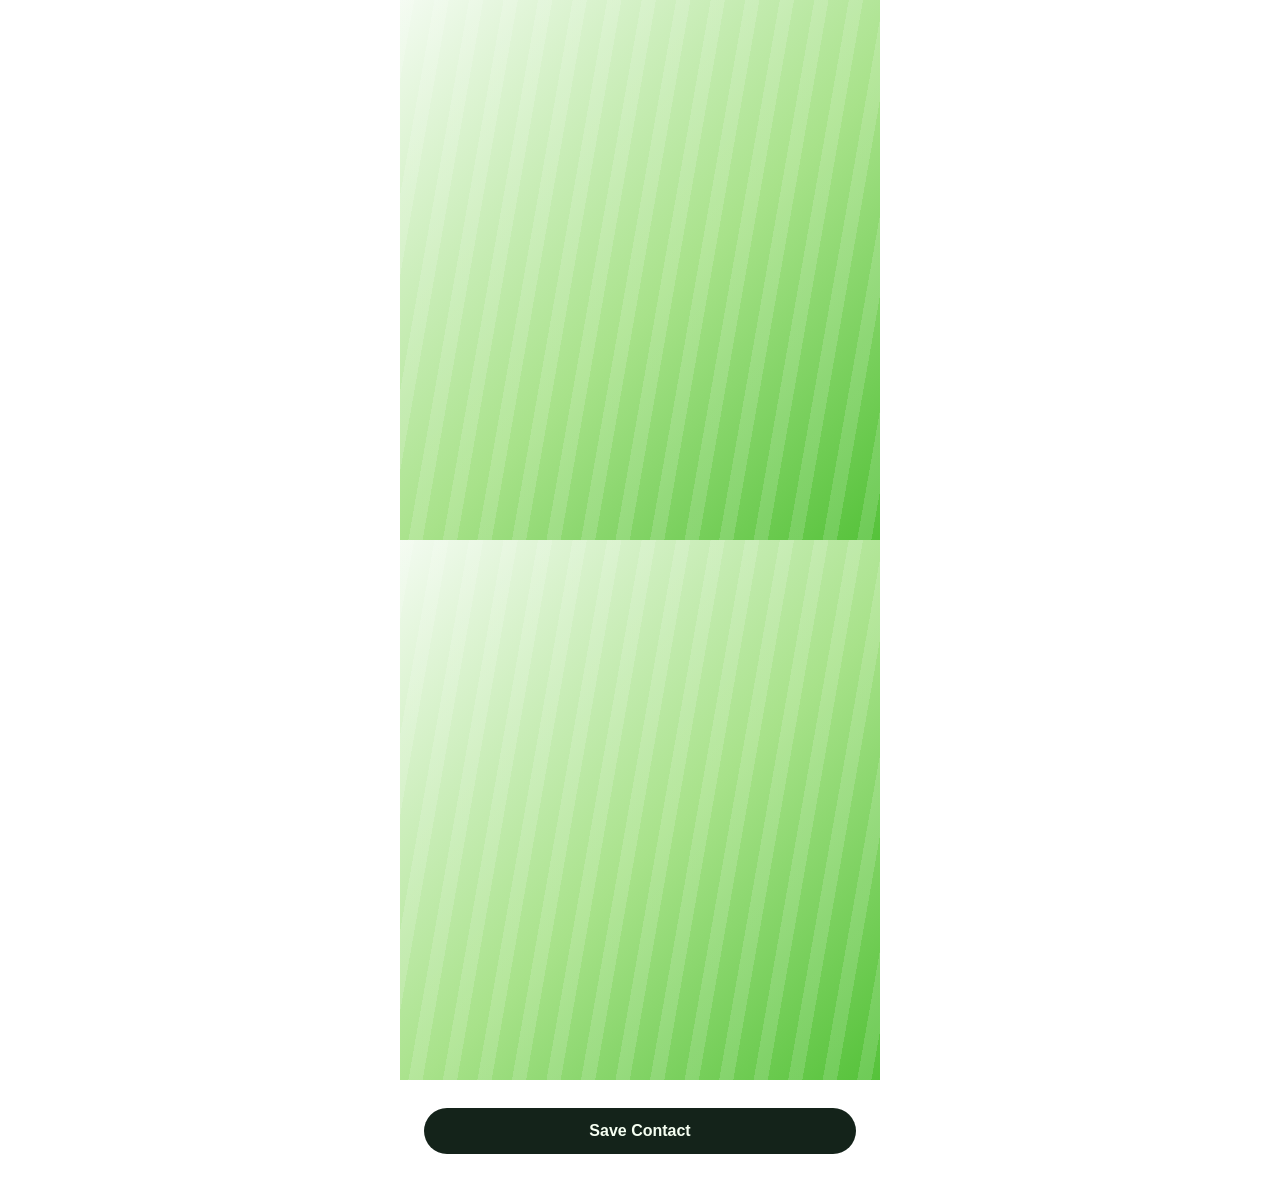
==== public/index.html @ 16eb97a1 "Add mobile digital business card site with Docker deployment and NFC guide Static HTML/CSS/JS card m" ====
<!doctype html>
<html lang="en">
<head>
  <meta charset="UTF-8" />
  <meta name="viewport" content="width=device-width, initial-scale=1, viewport-fit=cover" />
  <title>Digital Business Card</title>
  <link rel="stylesheet" href="css/theme.css" />
  <link rel="stylesheet" href="css/main.css" />
</head>
<body>
  <section class="card-front stripe-bg">
    <div class="email" id="email-display"></div>
    <div class="tagline" id="tagline-display"></div>
  </section>

  <section class="card-back stripe-bg">
    <h1 class="name" id="name-display"></h1>
    <p class="title" id="title-display"></p>
  </section>

  <section class="actions" id="actions">
    <button class="btn" id="save-contact-btn" type="button">Save Contact</button>
    <a class="btn secondary" id="email-link" hidden>Email Me</a>
    <a class="btn secondary" id="call-link" hidden>Call</a>
  </section>

  <footer class="credit" id="credit-display"></footer>

  <script src="js/main.js"></script>
</body>
</html>
---- public/css/theme.css ----
/*
  Design tokens. Edit this file to restyle the card — no other file
  should need to change for a color/font update.
*/
:root {
  /* Gradient stripe background (matches the reference card) */
  --bg-color-start: #f3fbf1;
  --bg-color-mid: #a8e28a;
  --bg-color-end: #55c23a;
  --bg-stripe-count: 28;
  --bg-stripe-contrast: 0.14;

  /* Typography */
  --font-heading: "Helvetica Neue", Arial, sans-serif;
  --font-body: "Helvetica Neue", Arial, sans-serif;
  --font-script: "Segoe Script", "Bradley Hand", cursive;

  /* Text colors */
  --color-text-primary: #14231a;
  --color-text-secondary: #2c3b30;
  --color-text-on-dark: #f6fff2;

  /* Card / surface */
  --card-radius: 22px;
  --card-shadow: 0 18px 40px rgba(20, 40, 20, 0.18);

  /* Action buttons */
  --button-bg: #14231a;
  --button-bg-hover: #24382a;
  --button-text: #f6fff2;
  --button-radius: 999px;
}
---- public/css/main.css ----
* {
  box-sizing: border-box;
}

html,
body {
  margin: 0;
  padding: 0;
  font-family: var(--font-body);
  color: var(--color-text-primary);
  background: #fff;
  -webkit-tap-highlight-color: transparent;
}

body {
  max-width: 480px;
  margin: 0 auto;
  min-height: 100svh;
  display: flex;
  flex-direction: column;
}

.stripe-bg {
  background-image: repeating-linear-gradient(
      100deg,
      rgba(255, 255, 255, var(--bg-stripe-contrast)) 0px,
      rgba(255, 255, 255, var(--bg-stripe-contrast)) 14px,
      rgba(0, 0, 0, 0) 14px,
      rgba(0, 0, 0, 0) 34px
    ),
    linear-gradient(135deg, var(--bg-color-start), var(--bg-color-mid) 55%, var(--bg-color-end));
}

.card-front,
.card-back {
  position: relative;
  min-height: 60svh;
  padding: 28px 24px;
  display: flex;
  flex-direction: column;
  justify-content: space-between;
}

.card-front .email {
  font-family: var(--font-script);
  font-style: italic;
  font-size: 1.05rem;
  color: var(--color-text-secondary);
}

.card-front .tagline {
  align-self: flex-end;
  font-family: var(--font-script);
  font-size: 1.4rem;
  color: var(--color-text-secondary);
  text-align: right;
  max-width: 80%;
}

.card-back {
  justify-content: center;
  align-items: center;
  text-align: center;
  gap: 6px;
}

.card-back .name {
  font-family: var(--font-heading);
  font-weight: 700;
  font-size: 1.8rem;
  letter-spacing: 0.02em;
  margin: 0;
}

.card-back .title {
  font-family: var(--font-heading);
  font-style: italic;
  font-size: 1.05rem;
  color: var(--color-text-secondary);
  margin: 0;
}

.actions {
  padding: 28px 24px 12px;
  display: flex;
  flex-direction: column;
  gap: 12px;
}

.actions .btn {
  display: flex;
  align-items: center;
  justify-content: center;
  gap: 8px;
  padding: 14px 18px;
  border-radius: var(--button-radius);
  background: var(--button-bg);
  color: var(--button-text);
  text-decoration: none;
  font-family: var(--font-heading);
  font-size: 1rem;
  font-weight: 600;
  border: none;
  cursor: pointer;
  transition: background 0.15s ease;
}

.actions .btn:active,
.actions .btn:hover {
  background: var(--button-bg-hover);
}

.actions .btn.secondary {
  background: transparent;
  color: var(--color-text-primary);
  border: 1.5px solid var(--color-text-primary);
}

.actions .btn.secondary:hover,
.actions .btn.secondary:active {
  background: rgba(20, 35, 26, 0.06);
}

.actions .btn[hidden] {
  display: none;
}

footer.credit {
  margin-top: auto;
  padding: 16px 24px calc(20px + env(safe-area-inset-bottom));
  text-align: center;
  font-size: 0.8rem;
  color: var(--color-text-secondary);
  opacity: 0.7;
}
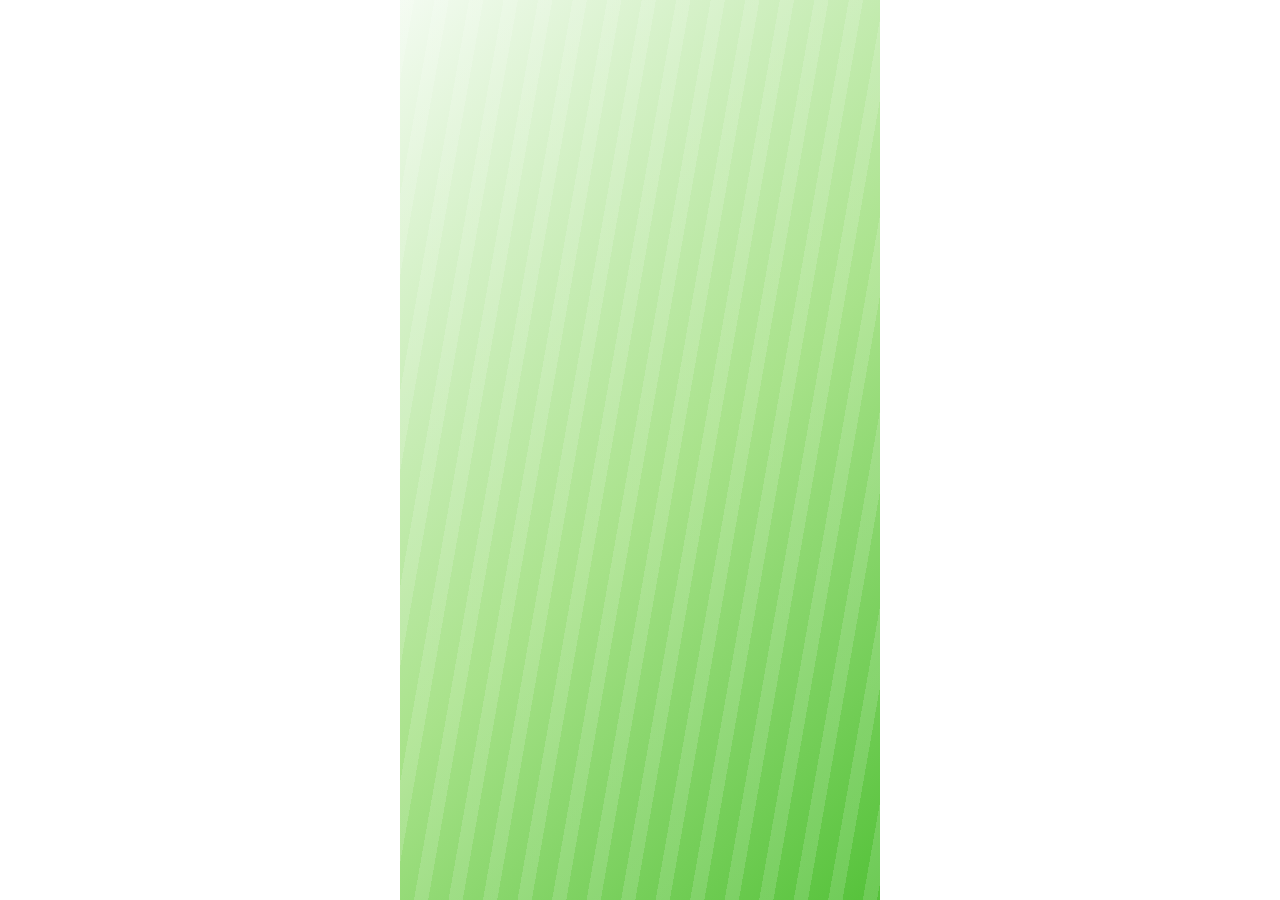
==== commit a79b2d86: "Swap card page order and add scroll-snap vertical roll effect Name/title page now shows first, email" ====
--- a/public/index.html
+++ b/public/index.html
@@ -8,23 +8,26 @@
   <link rel="stylesheet" href="css/main.css" />
 </head>
 <body>
-  <section class="card-front stripe-bg">
-    <div class="email" id="email-display"></div>
-    <div class="tagline" id="tagline-display"></div>
-  </section>
+  <main class="scroll-container" id="scroll-container">
+    <section class="page card-back stripe-bg" data-page>
+      <h1 class="name" id="name-display"></h1>
+      <p class="title" id="title-display"></p>
+    </section>
 
-  <section class="card-back stripe-bg">
-    <h1 class="name" id="name-display"></h1>
-    <p class="title" id="title-display"></p>
-  </section>
+    <section class="page card-front stripe-bg" data-page>
+      <div class="email" id="email-display"></div>
+      <div class="tagline" id="tagline-display"></div>
+    </section>
 
-  <section class="actions" id="actions">
-    <button class="btn" id="save-contact-btn" type="button">Save Contact</button>
-    <a class="btn secondary" id="email-link" hidden>Email Me</a>
-    <a class="btn secondary" id="call-link" hidden>Call</a>
-  </section>
-
-  <footer class="credit" id="credit-display"></footer>
+    <section class="page actions-page" data-page>
+      <div class="actions" id="actions">
+        <button class="btn" id="save-contact-btn" type="button">Save Contact</button>
+        <a class="btn secondary" id="email-link" hidden>Email Me</a>
+        <a class="btn secondary" id="call-link" hidden>Call</a>
+      </div>
+      <footer class="credit" id="credit-display"></footer>
+    </section>
+  </main>
 
   <script src="js/main.js"></script>
 </body>
--- a/public/css/main.css
+++ b/public/css/main.css
@@ -6,6 +6,8 @@
 body {
   margin: 0;
   padding: 0;
+  height: 100%;
+  overflow: hidden;
   font-family: var(--font-body);
   color: var(--color-text-primary);
   background: #fff;
@@ -15,9 +17,25 @@
 body {
   max-width: 480px;
   margin: 0 auto;
-  min-height: 100svh;
-  display: flex;
-  flex-direction: column;
+}
+
+.scroll-container {
+  height: 100svh;
+  overflow-y: scroll;
+  scroll-snap-type: y mandatory;
+  overscroll-behavior-y: contain;
+  -webkit-overflow-scrolling: touch;
+  perspective: 1400px;
+}
+
+.page {
+  height: 100svh;
+  scroll-snap-align: start;
+  scroll-snap-stop: always;
+  position: relative;
+  transform-style: preserve-3d;
+  backface-visibility: hidden;
+  will-change: transform, opacity;
 }
 
 .stripe-bg {
@@ -33,8 +51,7 @@
 
 .card-front,
 .card-back {
-  position: relative;
-  min-height: 60svh;
+  height: 100%;
   padding: 28px 24px;
   display: flex;
   flex-direction: column;
@@ -78,6 +95,14 @@
   font-size: 1.05rem;
   color: var(--color-text-secondary);
   margin: 0;
+}
+
+.actions-page {
+  height: 100%;
+  display: flex;
+  flex-direction: column;
+  justify-content: center;
+  background: #fff;
 }
 
 .actions {
@@ -126,7 +151,6 @@
 }
 
 footer.credit {
-  margin-top: auto;
   padding: 16px 24px calc(20px + env(safe-area-inset-bottom));
   text-align: center;
   font-size: 0.8rem;
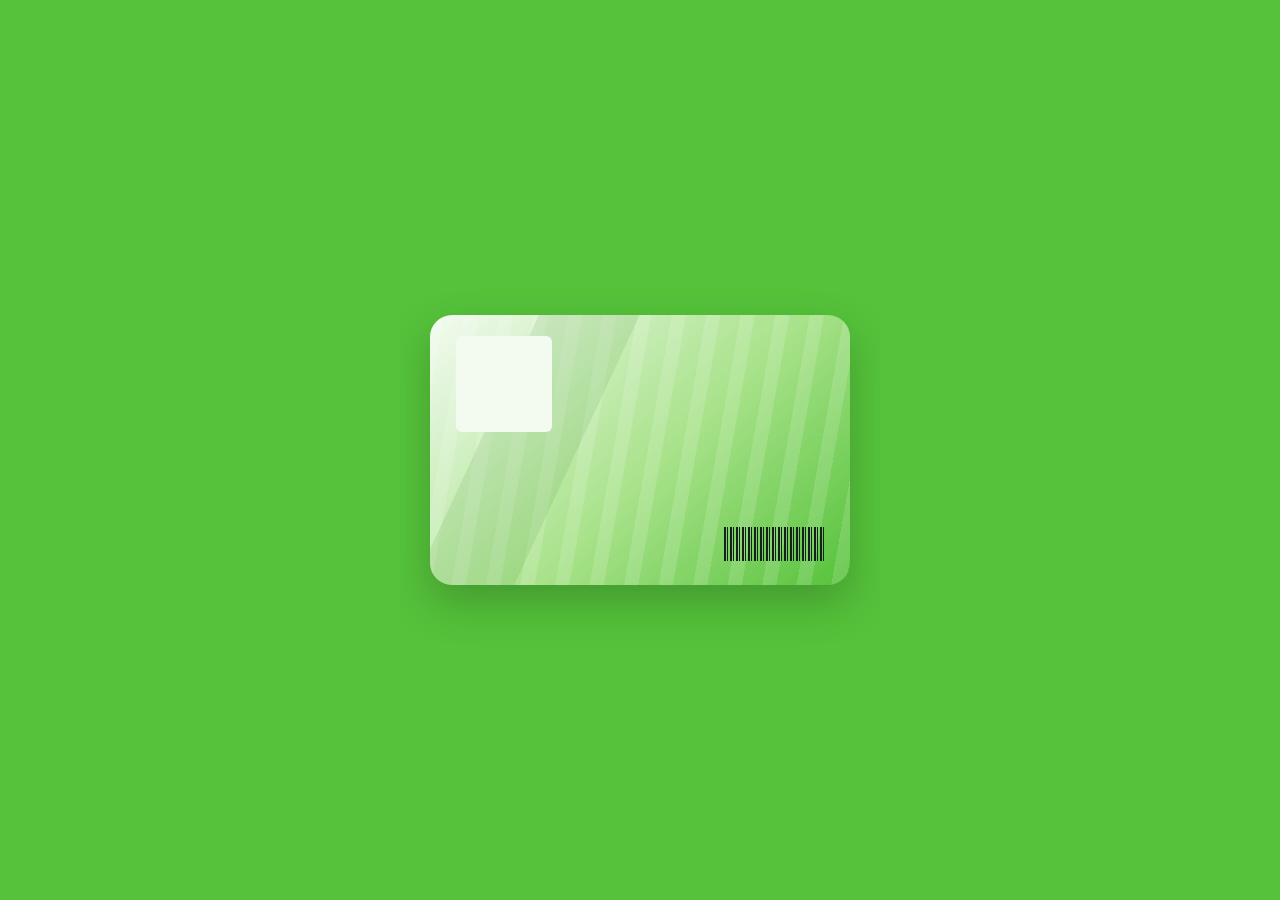
==== commit 044f463f: "Redesign card as landscape ID-badge layout Restructures the three pages to follow an employee-ID-car" ====
--- a/public/index.html
+++ b/public/index.html
@@ -9,14 +9,53 @@
 </head>
 <body>
   <main class="scroll-container" id="scroll-container">
-    <section class="page card-back stripe-bg" data-page>
-      <h1 class="name" id="name-display"></h1>
-      <p class="title" id="title-display"></p>
+    <section class="page id-page" data-page>
+      <div class="id-card id-front">
+        <div class="id-watermark"></div>
+
+        <div class="id-top">
+          <div class="id-photo" id="photo-box">
+            <img id="photo-img" alt="" hidden />
+            <span id="photo-initials"></span>
+          </div>
+          <div class="id-brand">
+            <div class="id-brand-name" id="brand-name"></div>
+            <div class="id-brand-sub" id="brand-subtitle"></div>
+            <ul class="id-tags" id="tags-list"></ul>
+          </div>
+        </div>
+
+        <div class="id-bottom">
+          <div class="id-name-block">
+            <h1 class="id-name" id="name-display-front"></h1>
+            <div class="id-role-row">
+              <span class="id-title" id="title-display-front"></span>
+              <span class="id-number" id="card-number-display"></span>
+            </div>
+          </div>
+          <div class="id-barcode">
+            <div class="barcode-bars"></div>
+            <div class="barcode-text" id="id-number-display"></div>
+          </div>
+        </div>
+      </div>
     </section>
 
-    <section class="page card-front stripe-bg" data-page>
-      <div class="email" id="email-display"></div>
-      <div class="tagline" id="tagline-display"></div>
+    <section class="page id-page" data-page>
+      <div class="id-card id-back">
+        <div class="id-back-brand" id="brand-name-back"></div>
+        <div class="id-stripe"></div>
+        <div class="id-signature-row">
+          <div class="id-signature-strip">
+            <span id="signature-text"></span>
+          </div>
+          <span class="id-star">&#9733;</span>
+        </div>
+        <div class="id-back-bottom">
+          <span class="id-back-number" id="id-number-back"></span>
+          <span class="id-back-name" id="name-display-back"></span>
+        </div>
+      </div>
     </section>
 
     <section class="page actions-page" data-page>
--- a/public/css/theme.css
+++ b/public/css/theme.css
@@ -3,28 +3,35 @@
   should need to change for a color/font update.
 */
 :root {
-  /* Gradient stripe background (matches the reference card) */
+  /* Gradient stripe background (original palette, kept as-is) */
   --bg-color-start: #f3fbf1;
   --bg-color-mid: #a8e28a;
   --bg-color-end: #55c23a;
-  --bg-stripe-count: 28;
   --bg-stripe-contrast: 0.14;
+
+  /* ID card surface colors, derived from the same green palette */
+  --card-bg-shade: #3d8f2a;
+  --card-accent: #14231a;
+  --card-photo-bg: #f3fbf1;
+  --card-dark: #14231a;
+  --card-text-on-card: #14231a;
 
   /* Typography */
   --font-heading: "Helvetica Neue", Arial, sans-serif;
+  --font-block: "Arial Black", "Helvetica Neue", Arial, sans-serif;
   --font-body: "Helvetica Neue", Arial, sans-serif;
   --font-script: "Segoe Script", "Bradley Hand", cursive;
 
-  /* Text colors */
+  /* Text colors (contact/save page, off the card) */
   --color-text-primary: #14231a;
   --color-text-secondary: #2c3b30;
-  --color-text-on-dark: #f6fff2;
 
   /* Card / surface */
   --card-radius: 22px;
-  --card-shadow: 0 18px 40px rgba(20, 40, 20, 0.18);
+  --card-shadow: 0 18px 40px rgba(20, 40, 20, 0.25);
+  --card-aspect-ratio: 1.55;
 
-  /* Action buttons */
+  /* Action buttons (contact/save page) */
   --button-bg: #14231a;
   --button-bg-hover: #24382a;
   --button-text: #f6fff2;
--- a/public/css/main.css
+++ b/public/css/main.css
@@ -10,7 +10,7 @@
   overflow: hidden;
   font-family: var(--font-body);
   color: var(--color-text-primary);
-  background: #fff;
+  background: var(--bg-color-end);
   -webkit-tap-highlight-color: transparent;
 }
 
@@ -38,7 +38,24 @@
   will-change: transform, opacity;
 }
 
-.stripe-bg {
+/* ---------- ID card shell (shared front/back) ---------- */
+
+.id-page {
+  display: flex;
+  align-items: center;
+  justify-content: center;
+  background: var(--bg-color-end);
+  padding: 24px;
+}
+
+.id-card {
+  width: 100%;
+  max-width: 420px;
+  aspect-ratio: var(--card-aspect-ratio);
+  border-radius: var(--card-radius);
+  box-shadow: var(--card-shadow);
+  position: relative;
+  overflow: hidden;
   background-image: repeating-linear-gradient(
       100deg,
       rgba(255, 255, 255, var(--bg-stripe-contrast)) 0px,
@@ -47,55 +64,254 @@
       rgba(0, 0, 0, 0) 34px
     ),
     linear-gradient(135deg, var(--bg-color-start), var(--bg-color-mid) 55%, var(--bg-color-end));
-}
-
-.card-front,
-.card-back {
+  color: var(--card-text-on-card);
+}
+
+.id-watermark {
+  position: absolute;
+  inset: -20% -10%;
+  background: var(--card-bg-shade);
+  clip-path: polygon(35% 0%, 55% 0%, 20% 100%, 0% 100%);
+  opacity: 0.12;
+}
+
+.id-watermark::after {
+  content: "";
+  position: absolute;
+  inset: 0;
+  left: 30%;
+  background: var(--card-bg-shade);
+  clip-path: polygon(35% 0%, 55% 0%, 20% 100%, 0% 100%);
+}
+
+/* ---------- Front ---------- */
+
+.id-front {
+  padding: 5% 6%;
+  display: flex;
+  flex-direction: column;
+  justify-content: space-between;
+}
+
+.id-top {
+  position: relative;
+  display: flex;
+  justify-content: space-between;
+  gap: 4%;
+}
+
+.id-photo {
+  width: 26%;
+  aspect-ratio: 1;
+  background: var(--card-photo-bg);
+  border-radius: 6px;
+  overflow: hidden;
+  display: flex;
+  align-items: center;
+  justify-content: center;
+  flex-shrink: 0;
+}
+
+.id-photo img {
+  width: 100%;
   height: 100%;
-  padding: 28px 24px;
+  object-fit: cover;
+}
+
+.id-photo span {
+  font-family: var(--font-block);
+  font-weight: 900;
+  font-size: clamp(1.2rem, 6vw, 1.8rem);
+  color: var(--card-bg-shade);
+}
+
+.id-brand {
+  position: relative;
+  text-align: right;
+  flex: 1;
+}
+
+.id-brand-name {
+  font-family: var(--font-heading);
+  font-weight: 800;
+  font-size: clamp(1rem, 4.2vw, 1.3rem);
+  letter-spacing: 0.01em;
+}
+
+.id-brand-sub {
+  font-family: var(--font-heading);
+  font-weight: 700;
+  font-size: clamp(0.7rem, 2.6vw, 0.85rem);
+  color: var(--card-bg-shade);
+  margin-top: 2px;
+}
+
+.id-tags {
+  list-style: none;
+  margin: 10px 0 0;
+  padding: 0;
+  font-size: clamp(0.65rem, 2.4vw, 0.78rem);
+  line-height: 1.5;
+  font-weight: 600;
+  color: var(--card-text-on-card);
+  opacity: 0.85;
+}
+
+.id-bottom {
+  position: relative;
+  display: flex;
+  align-items: flex-end;
+  justify-content: space-between;
+  gap: 4%;
+}
+
+.id-name-block {
+  min-width: 0;
+}
+
+.id-name {
+  font-family: var(--font-block);
+  font-weight: 900;
+  font-size: clamp(1.6rem, 9vw, 2.6rem);
+  color: var(--card-accent);
+  line-height: 0.95;
+  margin: 0;
+  word-break: break-word;
+}
+
+.id-role-row {
+  display: flex;
+  align-items: baseline;
+  gap: 10px;
+  margin-top: 6px;
+}
+
+.id-title {
+  font-family: var(--font-heading);
+  font-weight: 700;
+  font-size: clamp(0.75rem, 3vw, 0.95rem);
+  text-transform: lowercase;
+}
+
+.id-number {
+  font-family: var(--font-heading);
+  font-weight: 700;
+  font-size: clamp(0.75rem, 3vw, 0.95rem);
+  color: var(--card-accent);
+}
+
+.id-barcode {
+  flex-shrink: 0;
+  text-align: right;
+}
+
+.barcode-bars {
+  width: clamp(70px, 22vw, 100px);
+  height: clamp(24px, 7vw, 34px);
+  background-image: repeating-linear-gradient(
+    90deg,
+    var(--card-dark) 0px,
+    var(--card-dark) 2px,
+    transparent 2px,
+    transparent 3px,
+    var(--card-dark) 3px,
+    var(--card-dark) 4px,
+    transparent 4px,
+    transparent 6px
+  );
+}
+
+.barcode-text {
+  font-size: clamp(0.5rem, 1.8vw, 0.6rem);
+  letter-spacing: 0.05em;
+  margin-top: 3px;
+  opacity: 0.85;
+}
+
+/* ---------- Back ---------- */
+
+.id-back {
+  padding: 6% 0 6%;
   display: flex;
   flex-direction: column;
-  justify-content: space-between;
-}
-
-.card-front .email {
+}
+
+.id-back-brand {
+  padding: 0 6%;
+  font-family: var(--font-heading);
+  font-weight: 800;
+  font-size: clamp(1.1rem, 5vw, 1.5rem);
+  margin-bottom: 6%;
+}
+
+.id-stripe {
+  height: 16%;
+  background: var(--card-dark);
+  width: 100%;
+}
+
+.id-signature-row {
+  position: relative;
+  display: flex;
+  align-items: center;
+  justify-content: space-between;
+  gap: 4%;
+  padding: 6% 6% 0;
+  flex: 1;
+}
+
+.id-signature-strip {
+  flex: 1;
+  height: 60%;
+  background: repeating-linear-gradient(
+      -20deg,
+      rgba(0, 0, 0, 0.08) 0 1px,
+      transparent 1px 40px
+    ),
+    #f3f1ea;
+  border-radius: 3px;
+  display: flex;
+  align-items: center;
+  justify-content: center;
+  overflow: hidden;
+}
+
+.id-signature-strip span {
   font-family: var(--font-script);
   font-style: italic;
-  font-size: 1.05rem;
-  color: var(--color-text-secondary);
-}
-
-.card-front .tagline {
-  align-self: flex-end;
-  font-family: var(--font-script);
-  font-size: 1.4rem;
-  color: var(--color-text-secondary);
-  text-align: right;
-  max-width: 80%;
-}
-
-.card-back {
-  justify-content: center;
-  align-items: center;
-  text-align: center;
-  gap: 6px;
-}
-
-.card-back .name {
+  font-size: clamp(1.2rem, 6vw, 1.7rem);
+  color: #1a1a1a;
+  transform: rotate(-4deg);
+}
+
+.id-star {
+  font-size: clamp(1.4rem, 6vw, 2rem);
+  color: var(--card-dark);
+  flex-shrink: 0;
+}
+
+.id-back-bottom {
+  position: relative;
+  display: flex;
+  align-items: flex-end;
+  justify-content: space-between;
+  padding: 6% 6% 0;
+}
+
+.id-back-number {
   font-family: var(--font-heading);
   font-weight: 700;
-  font-size: 1.8rem;
-  letter-spacing: 0.02em;
-  margin: 0;
-}
-
-.card-back .title {
-  font-family: var(--font-heading);
-  font-style: italic;
-  font-size: 1.05rem;
-  color: var(--color-text-secondary);
-  margin: 0;
-}
+  font-size: clamp(0.75rem, 3vw, 0.95rem);
+}
+
+.id-back-name {
+  font-family: var(--font-block);
+  font-weight: 900;
+  font-size: clamp(1.5rem, 8vw, 2.3rem);
+  color: var(--card-accent);
+}
+
+/* ---------- Contact / save page ---------- */
 
 .actions-page {
   height: 100%;
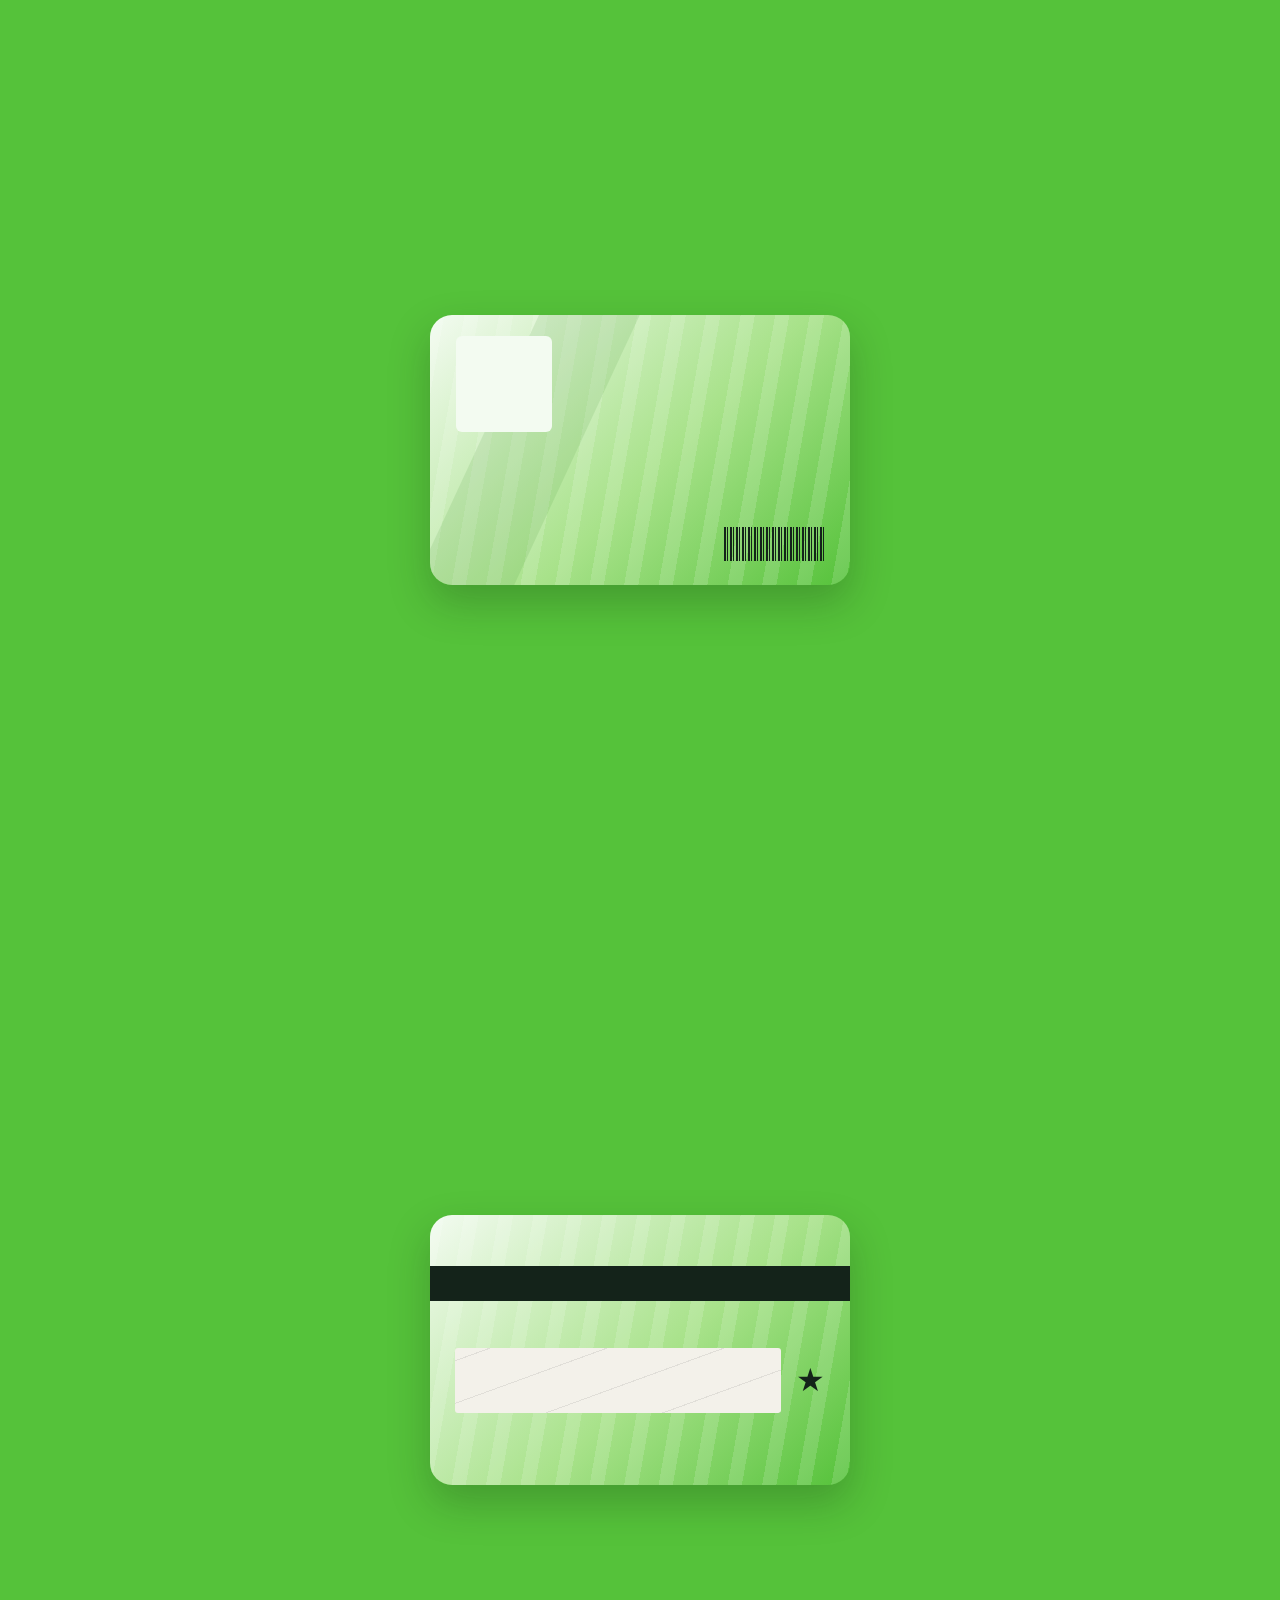
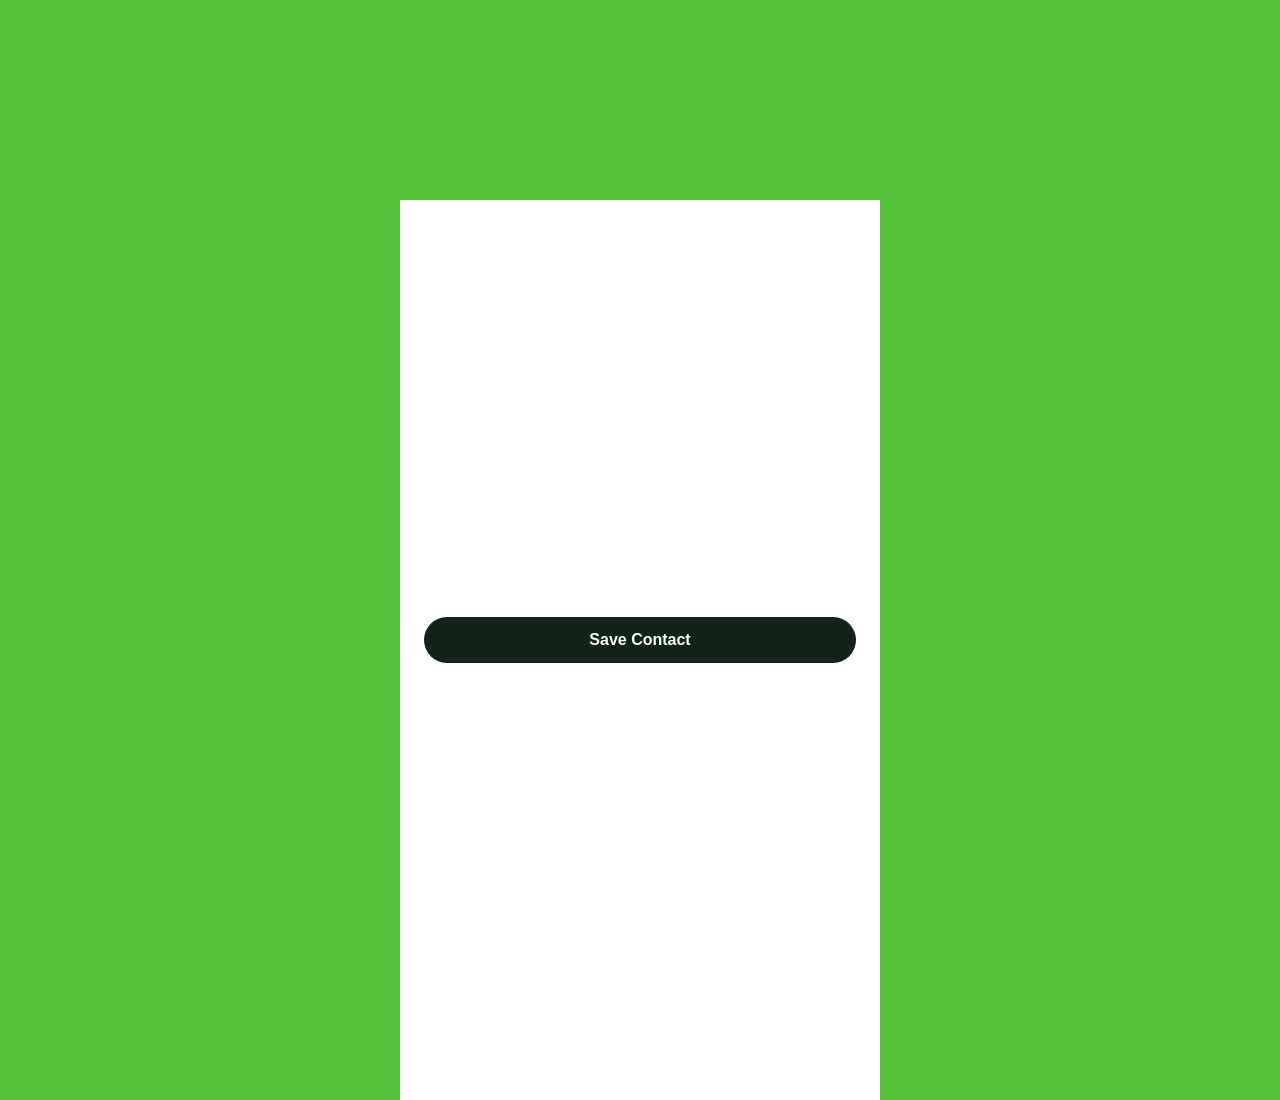
==== commit b1dd7c21: "Remove custom scroll container, use natural page scroll Drops the fixed-height overflow/scroll-snap " ====
--- a/public/index.html
+++ b/public/index.html
@@ -8,7 +8,7 @@
   <link rel="stylesheet" href="css/main.css" />
 </head>
 <body>
-  <main class="scroll-container" id="scroll-container">
+  <main id="app">
     <section class="page id-page" data-page>
       <div class="id-card id-front">
         <div class="id-watermark"></div>
--- a/public/css/main.css
+++ b/public/css/main.css
@@ -6,8 +6,6 @@
 body {
   margin: 0;
   padding: 0;
-  height: 100%;
-  overflow: hidden;
   font-family: var(--font-body);
   color: var(--color-text-primary);
   background: var(--bg-color-end);
@@ -19,23 +17,39 @@
   margin: 0 auto;
 }
 
-.scroll-container {
-  height: 100svh;
-  overflow-y: scroll;
-  scroll-snap-type: y mandatory;
-  overscroll-behavior-y: contain;
-  -webkit-overflow-scrolling: touch;
+#app {
   perspective: 1400px;
 }
 
 .page {
-  height: 100svh;
-  scroll-snap-align: start;
-  scroll-snap-stop: always;
+  min-height: 100svh;
+  width: 100%;
   position: relative;
   transform-style: preserve-3d;
+  transform-origin: bottom center;
   backface-visibility: hidden;
-  will-change: transform, opacity;
+  animation: page-roll-in 0.9s cubic-bezier(0.22, 1, 0.36, 1) both;
+}
+
+.page:nth-of-type(1) {
+  animation-delay: 0s;
+}
+.page:nth-of-type(2) {
+  animation-delay: 0.18s;
+}
+.page:nth-of-type(3) {
+  animation-delay: 0.36s;
+}
+
+@keyframes page-roll-in {
+  from {
+    transform: rotateX(-90deg);
+    opacity: 0;
+  }
+  to {
+    transform: rotateX(0deg);
+    opacity: 1;
+  }
 }
 
 /* ---------- ID card shell (shared front/back) ---------- */
@@ -314,7 +328,6 @@
 /* ---------- Contact / save page ---------- */
 
 .actions-page {
-  height: 100%;
   display: flex;
   flex-direction: column;
   justify-content: center;
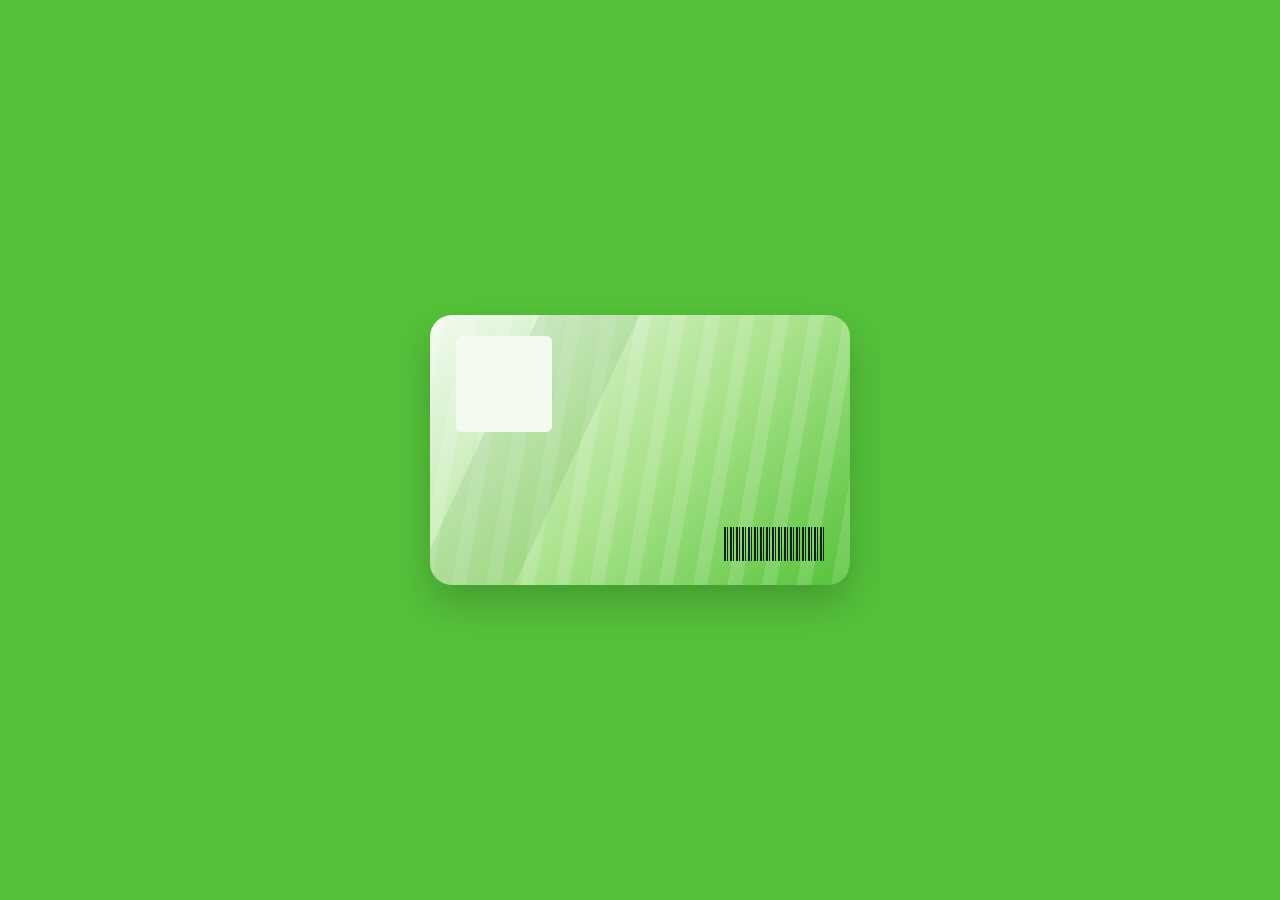
==== commit 69bb55da: "Place all three cards side by side; make contact page a landscape card #app is now a horizontal flex" ====
--- a/public/index.html
+++ b/public/index.html
@@ -58,13 +58,16 @@
       </div>
     </section>
 
-    <section class="page actions-page" data-page>
-      <div class="actions" id="actions">
-        <button class="btn" id="save-contact-btn" type="button">Save Contact</button>
-        <a class="btn secondary" id="email-link" hidden>Email Me</a>
-        <a class="btn secondary" id="call-link" hidden>Call</a>
+    <section class="page id-page" data-page>
+      <div class="id-card id-actions">
+        <div class="id-watermark"></div>
+        <div class="actions" id="actions">
+          <button class="btn" id="save-contact-btn" type="button">Save Contact</button>
+          <a class="btn secondary" id="email-link" hidden>Email Me</a>
+          <a class="btn secondary" id="call-link" hidden>Call</a>
+        </div>
+        <footer class="credit" id="credit-display"></footer>
       </div>
-      <footer class="credit" id="credit-display"></footer>
     </section>
   </main>
 
--- a/public/css/main.css
+++ b/public/css/main.css
@@ -18,12 +18,19 @@
 }
 
 #app {
+  display: flex;
+  flex-direction: row;
+  overflow-x: auto;
+  overflow-y: hidden;
+  scroll-snap-type: x proximity;
+  -webkit-overflow-scrolling: touch;
   perspective: 1400px;
 }
 
 .page {
-  min-height: 100svh;
-  width: 100%;
+  height: 100svh;
+  flex: 0 0 100%;
+  scroll-snap-align: start;
   position: relative;
   transform-style: preserve-3d;
   transform-origin: bottom center;
@@ -325,20 +332,23 @@
   color: var(--card-accent);
 }
 
-/* ---------- Contact / save page ---------- */
-
-.actions-page {
+/* ---------- Contact / save (landscape card, matches front/back) ---------- */
+
+.id-actions {
   display: flex;
   flex-direction: column;
-  justify-content: center;
-  background: #fff;
+  align-items: center;
+  justify-content: center;
+  gap: 4%;
+  padding: 6%;
 }
 
 .actions {
-  padding: 28px 24px 12px;
-  display: flex;
-  flex-direction: column;
-  gap: 12px;
+  position: relative;
+  display: flex;
+  flex-wrap: wrap;
+  justify-content: center;
+  gap: clamp(8px, 2.5vw, 14px);
 }
 
 .actions .btn {
@@ -346,13 +356,13 @@
   align-items: center;
   justify-content: center;
   gap: 8px;
-  padding: 14px 18px;
+  padding: clamp(8px, 2.2vw, 12px) clamp(14px, 4vw, 20px);
   border-radius: var(--button-radius);
   background: var(--button-bg);
   color: var(--button-text);
   text-decoration: none;
   font-family: var(--font-heading);
-  font-size: 1rem;
+  font-size: clamp(0.75rem, 2.6vw, 0.95rem);
   font-weight: 600;
   border: none;
   cursor: pointer;
@@ -366,8 +376,8 @@
 
 .actions .btn.secondary {
   background: transparent;
-  color: var(--color-text-primary);
-  border: 1.5px solid var(--color-text-primary);
+  color: var(--card-text-on-card);
+  border: 1.5px solid var(--card-text-on-card);
 }
 
 .actions .btn.secondary:hover,
@@ -380,9 +390,9 @@
 }
 
 footer.credit {
-  padding: 16px 24px calc(20px + env(safe-area-inset-bottom));
+  position: relative;
   text-align: center;
-  font-size: 0.8rem;
-  color: var(--color-text-secondary);
+  font-size: clamp(0.65rem, 2vw, 0.8rem);
+  color: var(--card-text-on-card);
   opacity: 0.7;
 }
